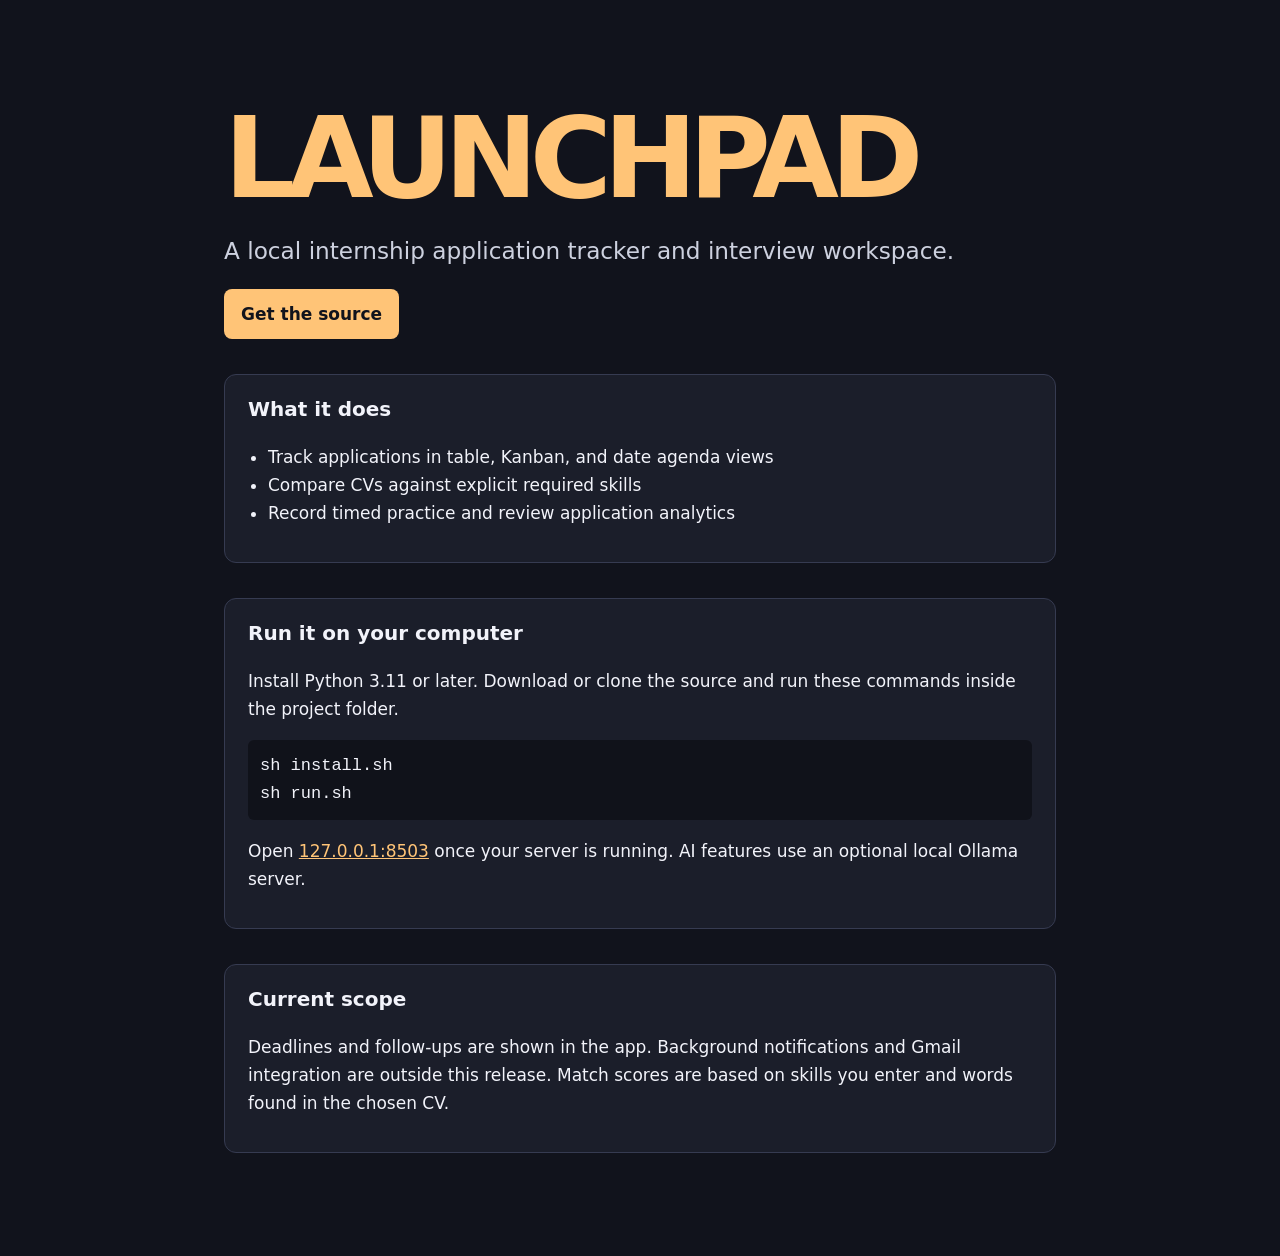
==== index.html @ d03928b5 "Add files via upload" ====
<!doctype html>
<html lang="en"><meta charset="utf-8"><meta name="viewport" content="width=device-width, initial-scale=1">
<title>LAUNCHPAD</title><style>
:root{color-scheme:dark;--accent:#ffc477}*{box-sizing:border-box}
body{background:#11131c;color:#f2f3fa;font:17px/1.65 system-ui;margin:0}
main{max-width:880px;margin:0 auto;padding:clamp(28px,8vw,112px) 24px}
h1{font-size:clamp(3rem,11vw,7rem);letter-spacing:-.075em;line-height:1;margin:0;color:var(--accent)}
.lead{font-size:clamp(1.05rem,3vw,1.45rem);color:#cdd1df;margin:18px 0}
a{color:var(--accent)}.primary{display:inline-block;color:#11131c;background:var(--accent);text-decoration:none;font-weight:750;padding:.65em 1em;border-radius:8px}
section{margin-top:35px;padding:18px 23px;border:1px solid #363b51;border-radius:12px;background:#1b1e2a}
h2{font-size:1.25rem;margin:0 0 .6em}ul{padding-left:20px}pre{background:#10121a;padding:12px;border-radius:6px;overflow:auto}
</style><main><h1>LAUNCHPAD</h1><p class="lead">A local internship application tracker and interview workspace.</p>
<a class="primary" href="https://github.com/Naksh-IIITB/launchpad">Get the source</a>
<section><h2>What it does</h2><ul><li>Track applications in table, Kanban, and date agenda views</li><li>Compare CVs against explicit required skills</li><li>Record timed practice and review application analytics</li></ul></section>
<section><h2>Run it on your computer</h2><p>Install Python 3.11 or later. Download or clone the source and run these commands inside the project folder.</p>
<pre>sh install.sh
sh run.sh</pre><p>Open <a href="http://127.0.0.1:8503">127.0.0.1:8503</a> once your server is running. AI features use an optional local Ollama server.</p></section>
<section><h2>Current scope</h2><p>Deadlines and follow-ups are shown in the app. Background notifications and Gmail integration are outside this release. Match scores are based on skills you enter and words found in the chosen CV.</p></section></main></html>
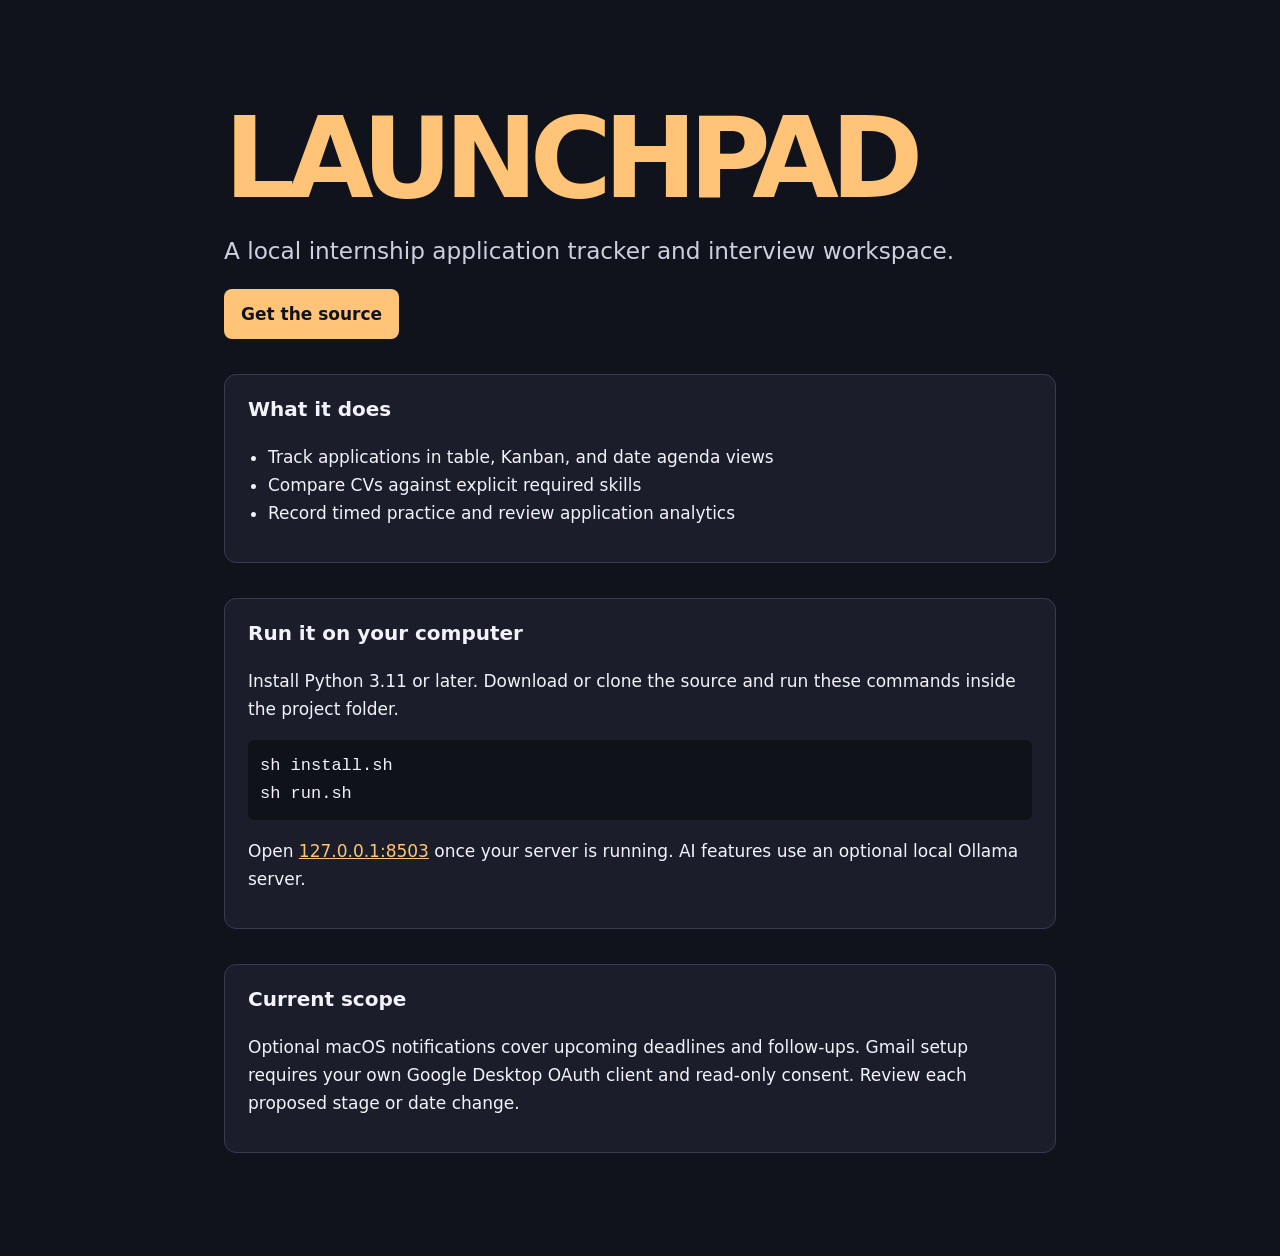
==== commit 42ac8736: "Add Gmail review and macOS reminders" ====
--- a/index.html
+++ b/index.html
@@ -15,4 +15,4 @@
 <section><h2>Run it on your computer</h2><p>Install Python 3.11 or later. Download or clone the source and run these commands inside the project folder.</p>
 <pre>sh install.sh
 sh run.sh</pre><p>Open <a href="http://127.0.0.1:8503">127.0.0.1:8503</a> once your server is running. AI features use an optional local Ollama server.</p></section>
-<section><h2>Current scope</h2><p>Deadlines and follow-ups are shown in the app. Background notifications and Gmail integration are outside this release. Match scores are based on skills you enter and words found in the chosen CV.</p></section></main></html>+<section><h2>Current scope</h2><p>Optional macOS notifications cover upcoming deadlines and follow-ups. Gmail setup requires your own Google Desktop OAuth client and read-only consent. Review each proposed stage or date change.</p></section></main></html>
